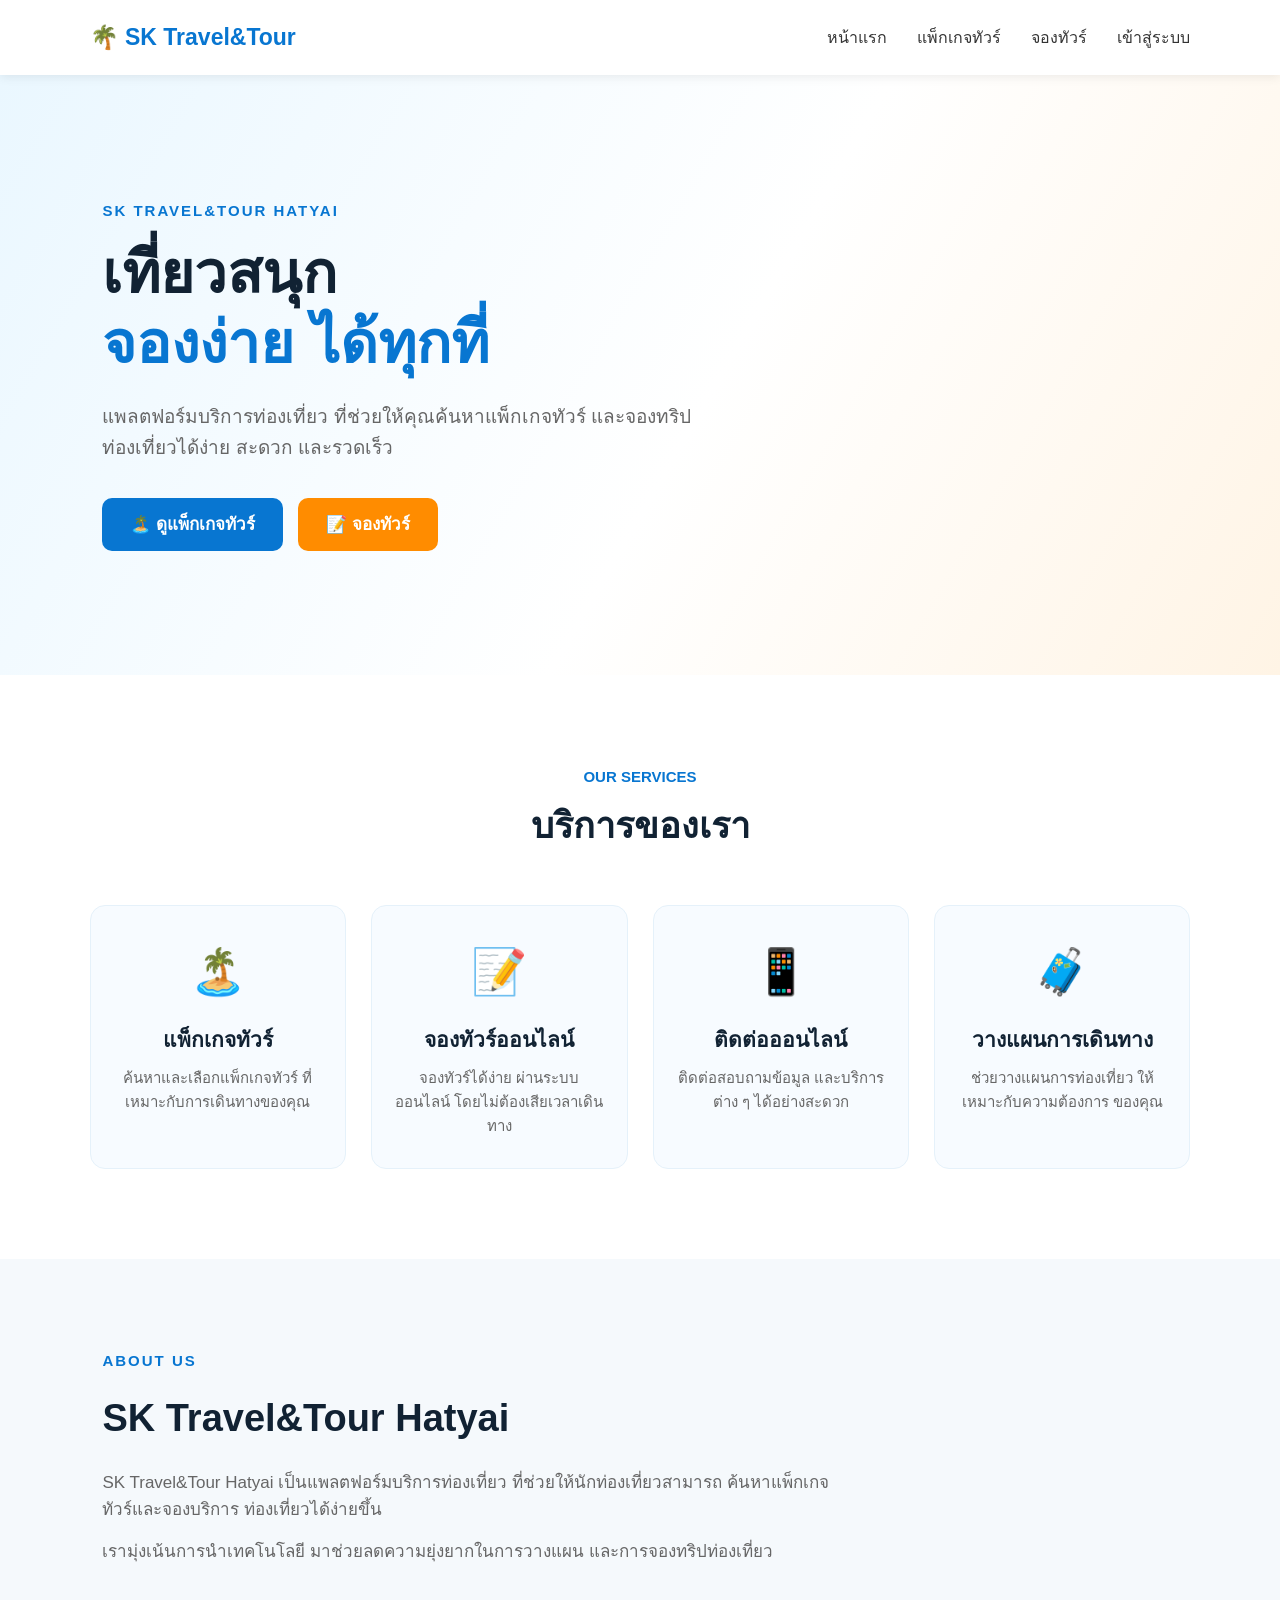
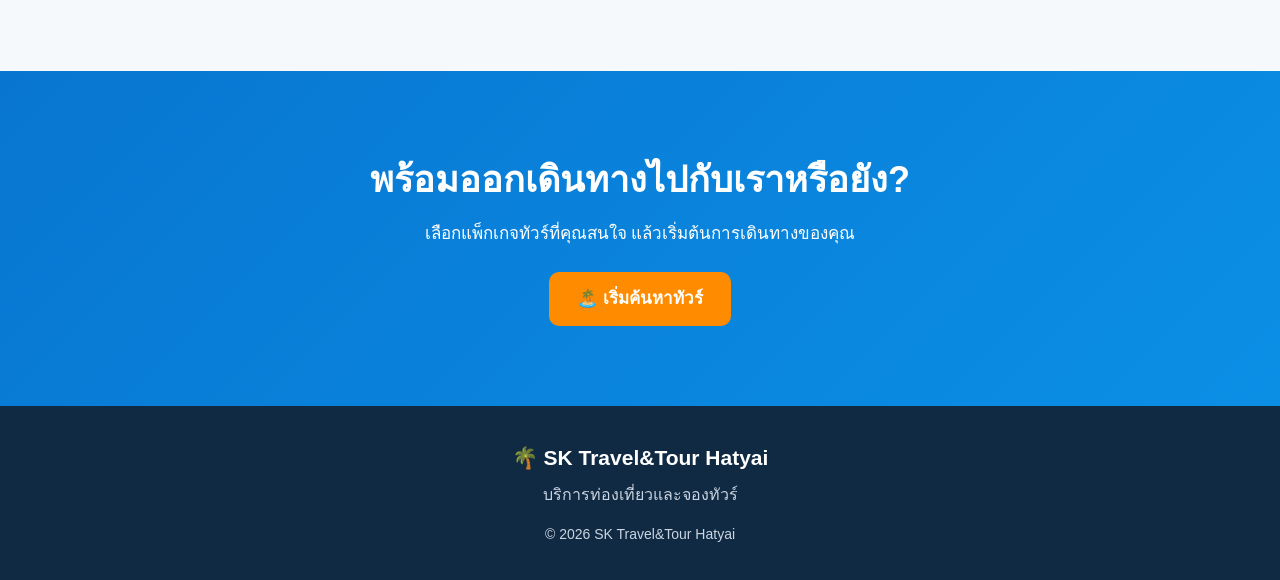
==== index.html @ 5dfa4de1 "Add files via upload" ====
<!DOCTYPE html>
<html lang="th">

<head>
    <meta charset="UTF-8">
    <meta name="viewport" content="width=device-width, initial-scale=1.0">

    <title>SK Travel&Tour Hatyai</title>

    <!-- CSS -->
    <link rel="stylesheet" href="style.css">
</head>

<body>

    <!-- ================= HEADER ================= -->

    <header class="header">

        <div class="logo">
            🌴 SK Travel&Tour
        </div>

        <nav class="menu">

            <a href="index.html">
                หน้าแรก
            </a>

            <a href="tours.html">
                แพ็กเกจทัวร์
            </a>

            <a href="booking.html">
                จองทัวร์
            </a>

            <a href="login.html">
                เข้าสู่ระบบ
            </a>

        </nav>

    </header>


    <!-- ================= HERO ================= -->

    <section class="hero">

        <div class="hero-content">

            <p class="small-title">
                SK TRAVEL&TOUR HATYAI
            </p>

            <h1>
                เที่ยวสนุก<br>
                <span>จองง่าย ได้ทุกที่</span>
            </h1>

            <p class="hero-text">
                แพลตฟอร์มบริการท่องเที่ยว
                ที่ช่วยให้คุณค้นหาแพ็กเกจทัวร์
                และจองทริปท่องเที่ยวได้ง่าย
                สะดวก และรวดเร็ว
            </p>

            <div class="hero-buttons">

                <a href="tours.html" class="btn primary tour-btn">
                    🏝️ ดูแพ็กเกจทัวร์
                </a>

                <a href="booking.html" class="btn secondary booking-btn">
                    📝 จองทัวร์
                </a>

            </div>

        </div>

    </section>


    <!-- ================= SERVICES ================= -->

    <section class="services">

        <div class="section-title">

            <p>
                OUR SERVICES
            </p>

            <h2>
                บริการของเรา
            </h2>

        </div>


        <div class="service-container">


            <!-- CARD 1 -->

            <div class="service-card">

                <div class="icon">
                    🏝️
                </div>

                <h3>
                    แพ็กเกจทัวร์
                </h3>

                <p>
                    ค้นหาและเลือกแพ็กเกจทัวร์
                    ที่เหมาะกับการเดินทางของคุณ
                </p>

            </div>


            <!-- CARD 2 -->

            <div class="service-card">

                <div class="icon">
                    📝
                </div>

                <h3>
                    จองทัวร์ออนไลน์
                </h3>

                <p>
                    จองทัวร์ได้ง่าย
                    ผ่านระบบออนไลน์
                    โดยไม่ต้องเสียเวลาเดินทาง
                </p>

            </div>


            <!-- CARD 3 -->

            <div class="service-card">

                <div class="icon">
                    📱
                </div>

                <h3>
                    ติดต่อออนไลน์
                </h3>

                <p>
                    ติดต่อสอบถามข้อมูล
                    และบริการต่าง ๆ
                    ได้อย่างสะดวก
                </p>

            </div>


            <!-- CARD 4 -->

            <div class="service-card">

                <div class="icon">
                    🧳
                </div>

                <h3>
                    วางแผนการเดินทาง
                </h3>

                <p>
                    ช่วยวางแผนการท่องเที่ยว
                    ให้เหมาะกับความต้องการ
                    ของคุณ
                </p>

            </div>

        </div>

    </section>


    <!-- ================= ABOUT ================= -->

    <section class="about">

        <div class="about-content">

            <div class="about-text">

                <p class="small-title">
                    ABOUT US
                </p>

                <h2>
                    SK Travel&Tour Hatyai
                </h2>

                <p>
                    SK Travel&Tour Hatyai
                    เป็นแพลตฟอร์มบริการท่องเที่ยว
                    ที่ช่วยให้นักท่องเที่ยวสามารถ
                    ค้นหาแพ็กเกจทัวร์และจองบริการ
                    ท่องเที่ยวได้ง่ายขึ้น
                </p>

                <p>
                    เรามุ่งเน้นการนำเทคโนโลยี
                    มาช่วยลดความยุ่งยากในการวางแผน
                    และการจองทริปท่องเที่ยว
                </p>

            </div>

        </div>

    </section>


    <!-- ================= CTA ================= -->

    <section class="cta">

        <h2>
            พร้อมออกเดินทางไปกับเราหรือยัง?
        </h2>

        <p>
            เลือกแพ็กเกจทัวร์ที่คุณสนใจ
            แล้วเริ่มต้นการเดินทางของคุณ
        </p>

        <a href="tours.html" class="btn primary tour-btn">
            🏝️ เริ่มค้นหาทัวร์
        </a>

    </section>


    <!-- ================= FOOTER ================= -->

    <footer class="footer">

        <div class="footer-logo">
            🌴 SK Travel&Tour Hatyai
        </div>

        <p>
            บริการท่องเที่ยวและจองทัวร์
        </p>

        <p class="copyright">
            © 2026 SK Travel&Tour Hatyai
        </p>

    </footer>


    <!-- JavaScript -->

    <script src="script.js"></script>

</body>

</html>
---- style.css ----
/* =========================
   RESET
========================= */

* {
    margin: 0;
    padding: 0;
    box-sizing: border-box;
}

html {
    scroll-behavior: smooth;
}

body {
    font-family: Arial, "Noto Sans Thai", sans-serif;
    color: #222;
    background: #ffffff;
    line-height: 1.6;
}

a {
    text-decoration: none;
}


/* =========================
   HEADER
========================= */

.header {
    width: 100%;
    height: 75px;
    padding: 0 7%;
    display: flex;
    align-items: center;
    justify-content: space-between;

    background: #ffffff;

    position: sticky;
    top: 0;
    z-index: 1000;

    box-shadow: 0 2px 10px rgba(0, 0, 0, 0.08);
}

.logo {
    font-size: 23px;
    font-weight: bold;
    color: #0876d1;
}

.logo span {
    margin-left: 5px;
}

.menu {
    display: flex;
    align-items: center;
    gap: 30px;
}

.menu a {
    color: #333;
    font-size: 16px;
    font-weight: 500;

    transition: 0.3s;
}

.menu a:hover {
    color: #0876d1;
}


/* =========================
   HERO
========================= */

.hero {
    min-height: 600px;

    display: flex;
    align-items: center;

    padding: 80px 8%;

    background:
        linear-gradient(
            120deg,
            #eaf7ff 0%,
            #ffffff 55%,
            #fff4e5 100%
        );
}

.hero-content {
    max-width: 700px;
}

.small-title {
    color: #0876d1;
    font-size: 15px;
    font-weight: bold;
    letter-spacing: 2px;

    margin-bottom: 15px;
}

.hero h1 {
    font-size: 58px;
    line-height: 1.2;

    color: #123;
}

.hero h1 span {
    color: #0876d1;
}

.hero-text {
    margin-top: 25px;

    max-width: 600px;

    font-size: 19px;
    color: #666;
}

.hero-buttons {
    display: flex;
    gap: 15px;

    margin-top: 35px;
}


/* =========================
   BUTTON
========================= */

.btn {
    display: inline-block;

    padding: 13px 28px;

    border-radius: 10px;

    font-size: 17px;
    font-weight: bold;

    transition: 0.3s;
}

.btn.primary {
    background: #0876d1;
    color: #ffffff;
}

.btn.primary:hover {
    background: #055da8;
    transform: translateY(-2px);
}

.btn.secondary {
    background: #ff8c00;
    color: #ffffff;
}

.btn.secondary:hover {
    background: #e67d00;
    transform: translateY(-2px);
}


/* =========================
   SERVICES
========================= */

.services {
    padding: 90px 7%;
    background: #ffffff;
}

.section-title {
    text-align: center;
    margin-bottom: 50px;
}

.section-title p {
    color: #0876d1;
    font-weight: bold;
    font-size: 15px;

    margin-bottom: 8px;
}

.section-title h2 {
    font-size: 36px;
    color: #123;
}

.service-container {
    max-width: 1200px;
    margin: auto;

    display: grid;
    grid-template-columns: repeat(4, 1fr);

    gap: 25px;
}

.service-card {
    padding: 30px 22px;

    text-align: center;

    border-radius: 15px;

    background: #f7fbff;

    border: 1px solid #e5f1fa;

    transition: 0.3s;
}

.service-card:hover {
    transform: translateY(-8px);

    box-shadow: 0 10px 25px rgba(0, 100, 180, 0.12);
}

.icon {
    font-size: 45px;
    margin-bottom: 15px;
}

.service-card h3 {
    font-size: 21px;
    margin-bottom: 10px;

    color: #123;
}

.service-card p {
    font-size: 15px;
    color: #666;
}


/* =========================
   ABOUT
========================= */

.about {
    padding: 90px 8%;

    background: #f5f9fc;
}

.about-content {
    max-width: 1100px;
    margin: auto;
}

.about-text {
    max-width: 750px;
}

.about-text h2 {
    font-size: 38px;
    color: #123;

    margin-bottom: 20px;
}

.about-text p:not(.small-title) {
    color: #666;
    font-size: 17px;

    margin-bottom: 15px;
}


/* =========================
   CTA
========================= */

.cta {
    text-align: center;

    padding: 80px 20px;

    background:
        linear-gradient(
            135deg,
            #0876d1,
            #0b8fe5
        );

    color: #ffffff;
}

.cta h2 {
    font-size: 36px;
    margin-bottom: 12px;
}

.cta p {
    font-size: 17px;
    margin-bottom: 25px;
}

.cta .btn {
    background: #ff8c00;
    color: #ffffff;
}

.cta .btn:hover {
    background: #e67d00;
}


/* =========================
   FOOTER
========================= */

.footer {
    padding: 35px 20px;

    text-align: center;

    background: #102a43;
    color: #ffffff;
}

.footer-logo {
    font-size: 21px;
    font-weight: bold;

    margin-bottom: 8px;
}

.footer p {
    color: #cbd5e1;
}

.footer .copyright {
    margin-top: 15px;

    font-size: 14px;
}


/* =========================
   RESPONSIVE
========================= */

@media (max-width: 900px) {

    .header {
        padding: 0 4%;
    }

    .menu {
        gap: 15px;
    }

    .menu a {
        font-size: 14px;
    }

    .hero {
        padding: 70px 6%;
    }

    .hero h1 {
        font-size: 45px;
    }

    .service-container {
        grid-template-columns: repeat(2, 1fr);
    }
}


@media (max-width: 600px) {

    .header {
        height: auto;
        min-height: 70px;

        padding: 15px 5%;

        flex-direction: column;
        gap: 12px;
    }

    .menu {
        gap: 12px;
        flex-wrap: wrap;
        justify-content: center;
    }

    .menu a {
        font-size: 13px;
    }

    .hero {
        min-height: 500px;

        padding: 60px 6%;
        text-align: center;
    }

    .hero-content {
        margin: auto;
    }

    .hero h1 {
        font-size: 38px;
    }

    .hero-text {
        font-size: 16px;
    }

    .hero-buttons {
        justify-content: center;
        flex-direction: column;
    }

    .btn {
        width: 100%;
    }

    .section-title h2 {
        font-size: 29px;
    }

    .service-container {
        grid-template-columns: 1fr;
    }

    .about {
        padding: 65px 7%;
    }

    .about-text h2 {
        font-size: 30px;
    }

    .cta h2 {
        font-size: 28px;
    }
}
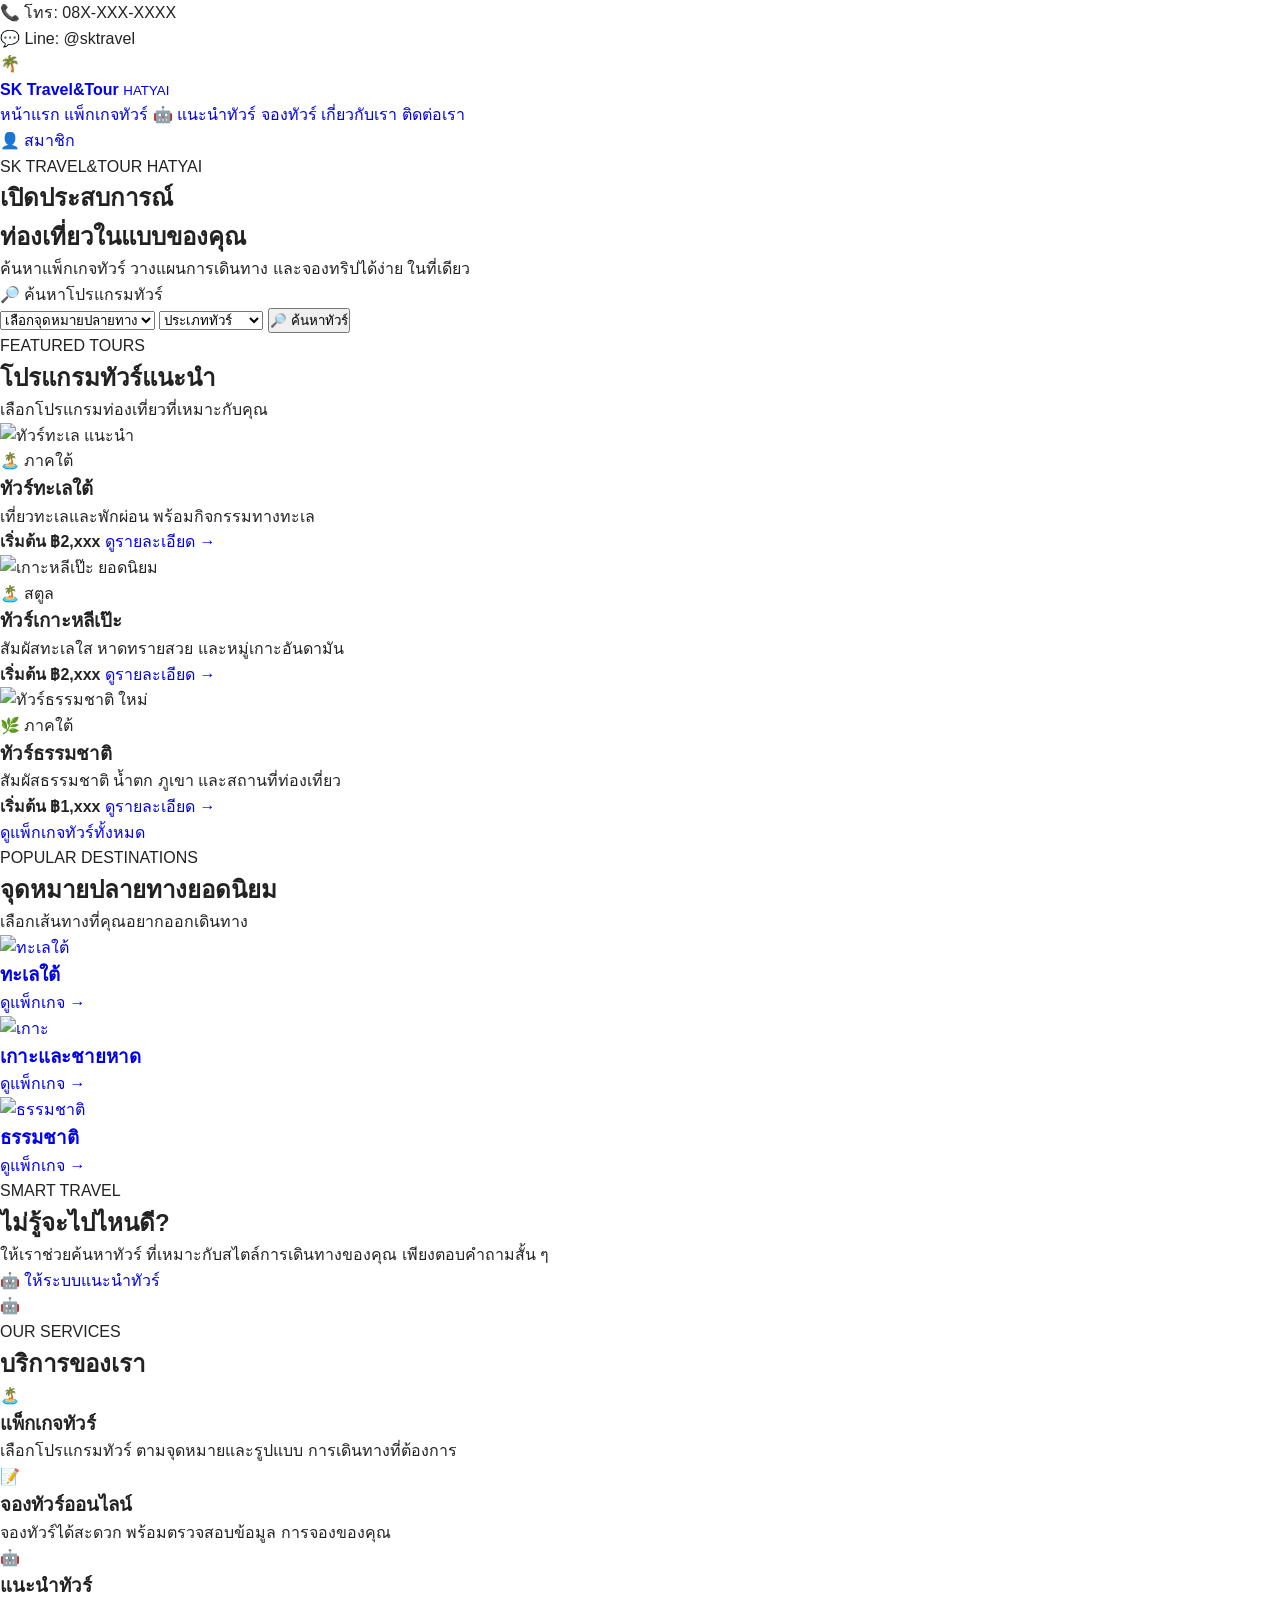
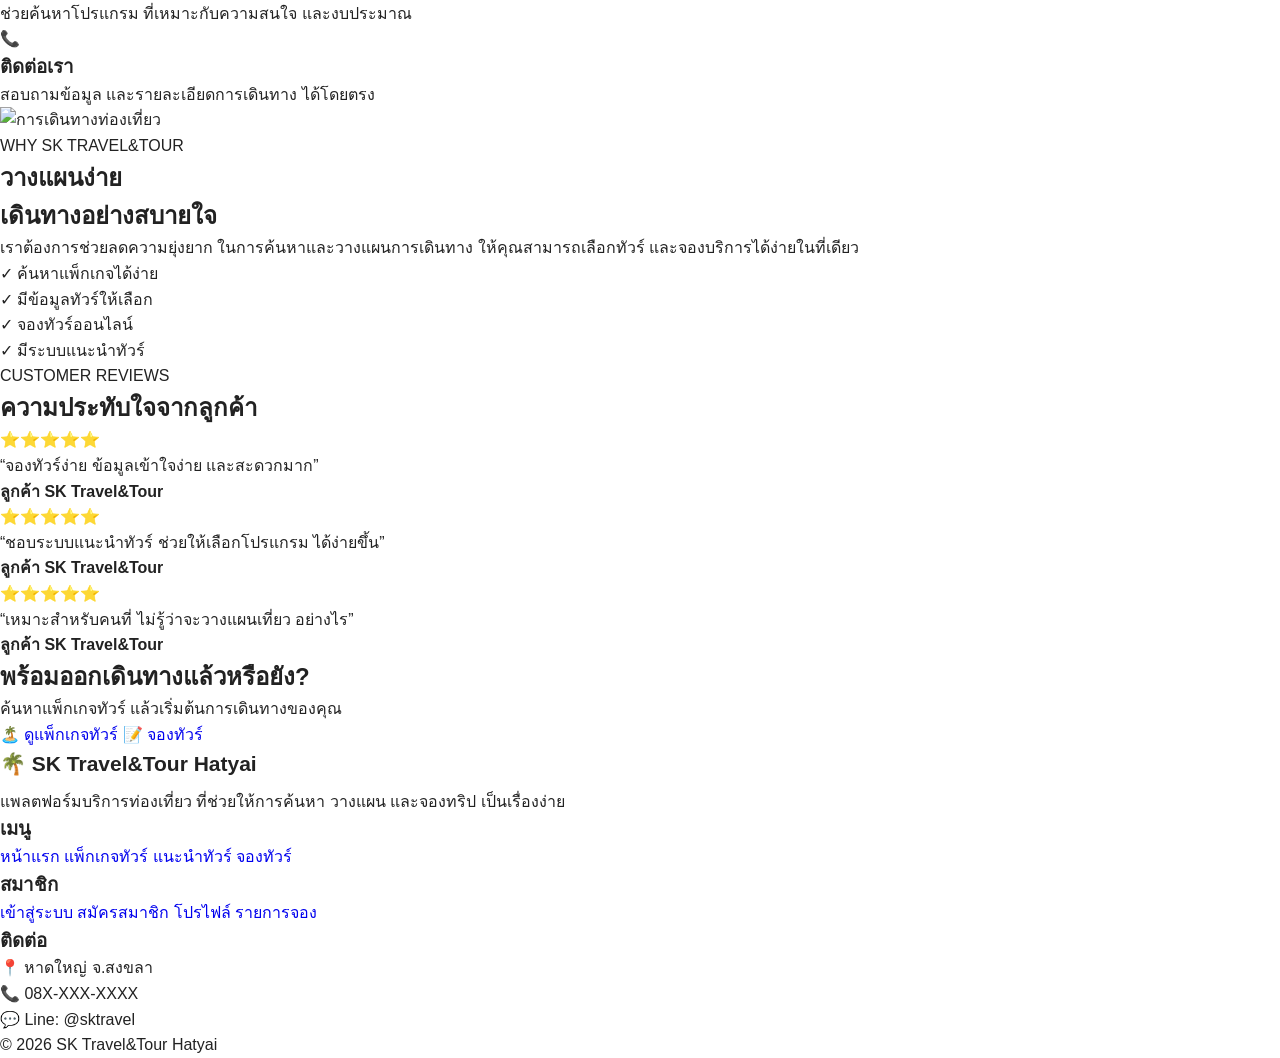
==== commit 65789e27: "index.html" ====
--- a/index.html
+++ b/index.html
@@ -2,92 +2,620 @@
 <html lang="th">
 
 <head>
+
     <meta charset="UTF-8">
-    <meta name="viewport" content="width=device-width, initial-scale=1.0">
-
-    <title>SK Travel&Tour Hatyai</title>
-
-    <!-- CSS -->
-    <link rel="stylesheet" href="style.css">
+
+    <meta
+        name="viewport"
+        content="width=device-width, initial-scale=1.0"
+    >
+
+    <title>
+        SK Travel&Tour Hatyai | ท่องเที่ยวภาคใต้
+    </title>
+
+    <meta
+        name="description"
+        content="SK Travel&Tour Hatyai บริการท่องเที่ยวและจองทัวร์ ค้นหาแพ็กเกจทัวร์และวางแผนการเดินทางได้ง่าย"
+    >
+
+    <link
+        rel="stylesheet"
+        href="style.css"
+    >
+
 </head>
 
+
 <body>
 
-    <!-- ================= HEADER ================= -->
-
-    <header class="header">
-
-        <div class="logo">
-            🌴 SK Travel&Tour
-        </div>
-
-        <nav class="menu">
-
-            <a href="index.html">
-                หน้าแรก
+
+    <!-- ==================================================
+         TOP BAR
+    ================================================== -->
+
+    <div class="top-bar">
+
+        <div class="top-bar-container">
+
+            <div>
+                📞 โทร: 08X-XXX-XXXX
+            </div>
+
+            <div>
+                💬 Line: @sktravel
+            </div>
+
+        </div>
+
+    </div>
+
+
+    <!-- ==================================================
+         HEADER
+    ================================================== -->
+
+    <header class="main-header">
+
+        <div class="header-container">
+
+
+            <!-- LOGO -->
+
+            <a
+                href="index.html"
+                class="site-logo"
+            >
+
+                <span class="logo-icon">
+                    🌴
+                </span>
+
+                <div>
+
+                    <strong>
+                        SK Travel&Tour
+                    </strong>
+
+                    <small>
+                        HATYAI
+                    </small>
+
+                </div>
+
             </a>
 
-            <a href="tours.html">
-                แพ็กเกจทัวร์
+
+            <!-- MENU -->
+
+            <nav class="main-menu">
+
+                <a
+                    href="index.html"
+                    class="active"
+                >
+                    หน้าแรก
+                </a>
+
+                <a href="tours.html">
+                    แพ็กเกจทัวร์
+                </a>
+
+                <a href="recommend.html">
+                    🤖 แนะนำทัวร์
+                </a>
+
+                <a href="booking.html">
+                    จองทัวร์
+                </a>
+
+                <a href="about.html">
+                    เกี่ยวกับเรา
+                </a>
+
+                <a href="contact.html">
+                    ติดต่อเรา
+                </a>
+
+            </nav>
+
+
+            <!-- MEMBER -->
+
+            <a
+                href="login.html"
+                class="member-button"
+            >
+                👤 สมาชิก
             </a>
 
-            <a href="booking.html">
-                จองทัวร์
-            </a>
-
-            <a href="login.html">
-                เข้าสู่ระบบ
-            </a>
-
-        </nav>
+
+        </div>
 
     </header>
 
 
-    <!-- ================= HERO ================= -->
-
-    <section class="hero">
+    <!-- ==================================================
+         HERO
+    ================================================== -->
+
+    <section class="hero-home">
+
+
+        <div class="hero-overlay"></div>
+
 
         <div class="hero-content">
 
-            <p class="small-title">
+
+            <p class="hero-label">
                 SK TRAVEL&TOUR HATYAI
             </p>
 
+
             <h1>
-                เที่ยวสนุก<br>
-                <span>จองง่าย ได้ทุกที่</span>
+                เปิดประสบการณ์
+                <br>
+                <span>
+                    ท่องเที่ยวในแบบของคุณ
+                </span>
             </h1>
 
-            <p class="hero-text">
-                แพลตฟอร์มบริการท่องเที่ยว
-                ที่ช่วยให้คุณค้นหาแพ็กเกจทัวร์
-                และจองทริปท่องเที่ยวได้ง่าย
-                สะดวก และรวดเร็ว
+
+            <p class="hero-description">
+                ค้นหาแพ็กเกจทัวร์
+                วางแผนการเดินทาง
+                และจองทริปได้ง่าย
+                ในที่เดียว
             </p>
 
-            <div class="hero-buttons">
-
-                <a href="tours.html" class="btn primary tour-btn">
-                    🏝️ ดูแพ็กเกจทัวร์
-                </a>
-
-                <a href="booking.html" class="btn secondary booking-btn">
-                    📝 จองทัวร์
-                </a>
-
-            </div>
+
+            <!-- SEARCH -->
+
+            <div class="tour-search">
+
+
+                <div class="search-title">
+                    🔎 ค้นหาโปรแกรมทัวร์
+                </div>
+
+
+                <div class="search-form">
+
+
+                    <select id="searchDestination">
+
+                        <option value="">
+                            เลือกจุดหมายปลายทาง
+                        </option>
+
+                        <option value="lipe">
+                            เกาะหลีเป๊ะ
+                        </option>
+
+                        <option value="krabi">
+                            กระบี่
+                        </option>
+
+                        <option value="phuket">
+                            ภูเก็ต
+                        </option>
+
+                        <option value="phangnga">
+                            พังงา
+                        </option>
+
+                        <option value="songkhla">
+                            สงขลา
+                        </option>
+
+                    </select>
+
+
+                    <select id="searchType">
+
+                        <option value="">
+                            ประเภททัวร์
+                        </option>
+
+                        <option>
+                            ทัวร์ทะเล
+                        </option>
+
+                        <option>
+                            ทัวร์เกาะ
+                        </option>
+
+                        <option>
+                            ทัวร์ธรรมชาติ
+                        </option>
+
+                        <option>
+                            ทัวร์วัฒนธรรม
+                        </option>
+
+                    </select>
+
+
+                    <button
+                        type="button"
+                        onclick="searchTours()"
+                    >
+                        🔎 ค้นหาทัวร์
+                    </button>
+
+
+                </div>
+
+            </div>
+
 
         </div>
 
     </section>
 
 
-    <!-- ================= SERVICES ================= -->
-
-    <section class="services">
-
-        <div class="section-title">
+    <!-- ==================================================
+         FEATURED TOURS
+    ================================================== -->
+
+    <section class="home-section">
+
+
+        <div class="section-heading">
+
+            <p>
+                FEATURED TOURS
+            </p>
+
+            <h2>
+                โปรแกรมทัวร์แนะนำ
+            </h2>
+
+            <span>
+                เลือกโปรแกรมท่องเที่ยวที่เหมาะกับคุณ
+            </span>
+
+        </div>
+
+
+        <div class="tour-grid">
+
+
+            <!-- TOUR 1 -->
+
+            <article class="tour-card">
+
+                <div class="tour-image">
+
+                    <img
+                        src="https://images.unsplash.com/photo-1507525428034-b723cf961d3e?auto=format&fit=crop&w=900&q=80"
+                        alt="ทัวร์ทะเล"
+                    >
+
+                    <span class="tour-tag">
+                        แนะนำ
+                    </span>
+
+                </div>
+
+
+                <div class="tour-content">
+
+                    <p class="tour-location">
+                        🏝️ ภาคใต้
+                    </p>
+
+                    <h3>
+                        ทัวร์ทะเลใต้
+                    </h3>
+
+                    <p>
+                        เที่ยวทะเลและพักผ่อน
+                        พร้อมกิจกรรมทางทะเล
+                    </p>
+
+
+                    <div class="tour-bottom">
+
+                        <strong>
+                            เริ่มต้น ฿2,xxx
+                        </strong>
+
+                        <a href="tour-detail.html">
+                            ดูรายละเอียด →
+                        </a>
+
+                    </div>
+
+                </div>
+
+            </article>
+
+
+            <!-- TOUR 2 -->
+
+            <article class="tour-card">
+
+                <div class="tour-image">
+
+                    <img
+                        src="https://images.unsplash.com/photo-1544551763-46a013bb70d5?auto=format&fit=crop&w=900&q=80"
+                        alt="เกาะหลีเป๊ะ"
+                    >
+
+                    <span class="tour-tag">
+                        ยอดนิยม
+                    </span>
+
+                </div>
+
+
+                <div class="tour-content">
+
+                    <p class="tour-location">
+                        🏝️ สตูล
+                    </p>
+
+                    <h3>
+                        ทัวร์เกาะหลีเป๊ะ
+                    </h3>
+
+                    <p>
+                        สัมผัสทะเลใส
+                        หาดทรายสวย
+                        และหมู่เกาะอันดามัน
+                    </p>
+
+
+                    <div class="tour-bottom">
+
+                        <strong>
+                            เริ่มต้น ฿2,xxx
+                        </strong>
+
+                        <a href="tour-detail.html">
+                            ดูรายละเอียด →
+                        </a>
+
+                    </div>
+
+                </div>
+
+            </article>
+
+
+            <!-- TOUR 3 -->
+
+            <article class="tour-card">
+
+                <div class="tour-image">
+
+                    <img
+                        src="https://images.unsplash.com/photo-1530789253388-582c481c54b0?auto=format&fit=crop&w=900&q=80"
+                        alt="ทัวร์ธรรมชาติ"
+                    >
+
+                    <span class="tour-tag">
+                        ใหม่
+                    </span>
+
+                </div>
+
+
+                <div class="tour-content">
+
+                    <p class="tour-location">
+                        🌿 ภาคใต้
+                    </p>
+
+                    <h3>
+                        ทัวร์ธรรมชาติ
+                    </h3>
+
+                    <p>
+                        สัมผัสธรรมชาติ
+                        น้ำตก ภูเขา
+                        และสถานที่ท่องเที่ยว
+                    </p>
+
+
+                    <div class="tour-bottom">
+
+                        <strong>
+                            เริ่มต้น ฿1,xxx
+                        </strong>
+
+                        <a href="tour-detail.html">
+                            ดูรายละเอียด →
+                        </a>
+
+                    </div>
+
+                </div>
+
+            </article>
+
+
+        </div>
+
+
+        <div class="section-button">
+
+            <a
+                href="tours.html"
+                class="outline-button"
+            >
+                ดูแพ็กเกจทัวร์ทั้งหมด
+            </a>
+
+        </div>
+
+
+    </section>
+
+
+    <!-- ==================================================
+         POPULAR DESTINATIONS
+    ================================================== -->
+
+    <section class="destination-section">
+
+
+        <div class="section-heading">
+
+            <p>
+                POPULAR DESTINATIONS
+            </p>
+
+            <h2>
+                จุดหมายปลายทางยอดนิยม
+            </h2>
+
+            <span>
+                เลือกเส้นทางที่คุณอยากออกเดินทาง
+            </span>
+
+        </div>
+
+
+        <div class="destination-grid">
+
+
+            <a
+                href="tours.html"
+                class="destination-card large"
+            >
+
+                <img
+                    src="https://images.unsplash.com/photo-1500534623283-312aade485b7?auto=format&fit=crop&w=1200&q=80"
+                    alt="ทะเลใต้"
+                >
+
+                <div class="destination-overlay">
+
+                    <h3>
+                        ทะเลใต้
+                    </h3>
+
+                    <span>
+                        ดูแพ็กเกจ →
+                    </span>
+
+                </div>
+
+            </a>
+
+
+            <a
+                href="tours.html"
+                class="destination-card"
+            >
+
+                <img
+                    src="https://images.unsplash.com/photo-1504512485720-7d83a16ee930?auto=format&fit=crop&w=900&q=80"
+                    alt="เกาะ"
+                >
+
+                <div class="destination-overlay">
+
+                    <h3>
+                        เกาะและชายหาด
+                    </h3>
+
+                    <span>
+                        ดูแพ็กเกจ →
+                    </span>
+
+                </div>
+
+            </a>
+
+
+            <a
+                href="tours.html"
+                class="destination-card"
+            >
+
+                <img
+                    src="https://images.unsplash.com/photo-1448375240586-882707db888b?auto=format&fit=crop&w=900&q=80"
+                    alt="ธรรมชาติ"
+                >
+
+                <div class="destination-overlay">
+
+                    <h3>
+                        ธรรมชาติ
+                    </h3>
+
+                    <span>
+                        ดูแพ็กเกจ →
+                    </span>
+
+                </div>
+
+            </a>
+
+
+        </div>
+
+    </section>
+
+
+    <!-- ==================================================
+         SMART RECOMMENDATION
+    ================================================== -->
+
+    <section class="recommend-section">
+
+
+        <div class="recommend-content">
+
+
+            <div>
+
+                <p class="section-label">
+                    SMART TRAVEL
+                </p>
+
+                <h2>
+                    ไม่รู้จะไปไหนดี?
+                </h2>
+
+                <p>
+                    ให้เราช่วยค้นหาทัวร์
+                    ที่เหมาะกับสไตล์การเดินทางของคุณ
+                    เพียงตอบคำถามสั้น ๆ
+                </p>
+
+                <a
+                    href="recommend.html"
+                    class="primary-button"
+                >
+                    🤖 ให้ระบบแนะนำทัวร์
+                </a>
+
+            </div>
+
+
+            <div class="recommend-icon">
+                🤖
+            </div>
+
+
+        </div>
+
+    </section>
+
+
+    <!-- ==================================================
+         SERVICES
+    ================================================== -->
+
+    <section class="home-section">
+
+
+        <div class="section-heading">
 
             <p>
                 OUR SERVICES
@@ -100,14 +628,12 @@
         </div>
 
 
-        <div class="service-container">
-
-
-            <!-- CARD 1 -->
-
-            <div class="service-card">
-
-                <div class="icon">
+        <div class="service-grid">
+
+
+            <div class="service-item">
+
+                <div class="service-icon">
                     🏝️
                 </div>
 
@@ -116,18 +642,17 @@
                 </h3>
 
                 <p>
-                    ค้นหาและเลือกแพ็กเกจทัวร์
-                    ที่เหมาะกับการเดินทางของคุณ
-                </p>
-
-            </div>
-
-
-            <!-- CARD 2 -->
-
-            <div class="service-card">
-
-                <div class="icon">
+                    เลือกโปรแกรมทัวร์
+                    ตามจุดหมายและรูปแบบ
+                    การเดินทางที่ต้องการ
+                </p>
+
+            </div>
+
+
+            <div class="service-item">
+
+                <div class="service-icon">
                     📝
                 </div>
 
@@ -136,140 +661,406 @@
                 </h3>
 
                 <p>
-                    จองทัวร์ได้ง่าย
-                    ผ่านระบบออนไลน์
-                    โดยไม่ต้องเสียเวลาเดินทาง
-                </p>
-
-            </div>
-
-
-            <!-- CARD 3 -->
-
-            <div class="service-card">
-
-                <div class="icon">
-                    📱
+                    จองทัวร์ได้สะดวก
+                    พร้อมตรวจสอบข้อมูล
+                    การจองของคุณ
+                </p>
+
+            </div>
+
+
+            <div class="service-item">
+
+                <div class="service-icon">
+                    🤖
                 </div>
 
                 <h3>
-                    ติดต่อออนไลน์
+                    แนะนำทัวร์
                 </h3>
 
                 <p>
-                    ติดต่อสอบถามข้อมูล
-                    และบริการต่าง ๆ
-                    ได้อย่างสะดวก
-                </p>
-
-            </div>
-
-
-            <!-- CARD 4 -->
-
-            <div class="service-card">
-
-                <div class="icon">
-                    🧳
+                    ช่วยค้นหาโปรแกรม
+                    ที่เหมาะกับความสนใจ
+                    และงบประมาณ
+                </p>
+
+            </div>
+
+
+            <div class="service-item">
+
+                <div class="service-icon">
+                    📞
                 </div>
 
                 <h3>
-                    วางแผนการเดินทาง
+                    ติดต่อเรา
                 </h3>
 
                 <p>
-                    ช่วยวางแผนการท่องเที่ยว
-                    ให้เหมาะกับความต้องการ
-                    ของคุณ
-                </p>
-
-            </div>
+                    สอบถามข้อมูล
+                    และรายละเอียดการเดินทาง
+                    ได้โดยตรง
+                </p>
+
+            </div>
+
 
         </div>
 
     </section>
 
 
-    <!-- ================= ABOUT ================= -->
-
-    <section class="about">
-
-        <div class="about-content">
-
-            <div class="about-text">
-
-                <p class="small-title">
-                    ABOUT US
+    <!-- ==================================================
+         WHY US
+    ================================================== -->
+
+    <section class="why-section">
+
+
+        <div class="why-container">
+
+
+            <div class="why-image">
+
+                <img
+                    src="https://images.unsplash.com/photo-1527631746610-bca00a040d60?auto=format&fit=crop&w=1200&q=80"
+                    alt="การเดินทางท่องเที่ยว"
+                >
+
+            </div>
+
+
+            <div class="why-content">
+
+                <p class="section-label">
+                    WHY SK TRAVEL&TOUR
                 </p>
 
                 <h2>
-                    SK Travel&Tour Hatyai
+                    วางแผนง่าย
+                    <br>
+                    เดินทางอย่างสบายใจ
                 </h2>
 
                 <p>
-                    SK Travel&Tour Hatyai
-                    เป็นแพลตฟอร์มบริการท่องเที่ยว
-                    ที่ช่วยให้นักท่องเที่ยวสามารถ
-                    ค้นหาแพ็กเกจทัวร์และจองบริการ
-                    ท่องเที่ยวได้ง่ายขึ้น
-                </p>
-
-                <p>
-                    เรามุ่งเน้นการนำเทคโนโลยี
-                    มาช่วยลดความยุ่งยากในการวางแผน
-                    และการจองทริปท่องเที่ยว
-                </p>
-
-            </div>
+                    เราต้องการช่วยลดความยุ่งยาก
+                    ในการค้นหาและวางแผนการเดินทาง
+                    ให้คุณสามารถเลือกทัวร์
+                    และจองบริการได้ง่ายในที่เดียว
+                </p>
+
+
+                <ul>
+
+                    <li>
+                        ✓ ค้นหาแพ็กเกจได้ง่าย
+                    </li>
+
+                    <li>
+                        ✓ มีข้อมูลทัวร์ให้เลือก
+                    </li>
+
+                    <li>
+                        ✓ จองทัวร์ออนไลน์
+                    </li>
+
+                    <li>
+                        ✓ มีระบบแนะนำทัวร์
+                    </li>
+
+                </ul>
+
+
+            </div>
+
 
         </div>
 
     </section>
 
 
-    <!-- ================= CTA ================= -->
-
-    <section class="cta">
-
-        <h2>
-            พร้อมออกเดินทางไปกับเราหรือยัง?
-        </h2>
-
-        <p>
-            เลือกแพ็กเกจทัวร์ที่คุณสนใจ
-            แล้วเริ่มต้นการเดินทางของคุณ
-        </p>
-
-        <a href="tours.html" class="btn primary tour-btn">
-            🏝️ เริ่มค้นหาทัวร์
-        </a>
+    <!-- ==================================================
+         REVIEWS
+    ================================================== -->
+
+    <section class="home-section">
+
+
+        <div class="section-heading">
+
+            <p>
+                CUSTOMER REVIEWS
+            </p>
+
+            <h2>
+                ความประทับใจจากลูกค้า
+            </h2>
+
+        </div>
+
+
+        <div class="review-grid">
+
+
+            <div class="review-card">
+
+                <div class="review-stars">
+                    ⭐⭐⭐⭐⭐
+                </div>
+
+                <p>
+                    “จองทัวร์ง่าย
+                    ข้อมูลเข้าใจง่าย
+                    และสะดวกมาก”
+                </p>
+
+                <strong>
+                    ลูกค้า SK Travel&Tour
+                </strong>
+
+            </div>
+
+
+            <div class="review-card">
+
+                <div class="review-stars">
+                    ⭐⭐⭐⭐⭐
+                </div>
+
+                <p>
+                    “ชอบระบบแนะนำทัวร์
+                    ช่วยให้เลือกโปรแกรม
+                    ได้ง่ายขึ้น”
+                </p>
+
+                <strong>
+                    ลูกค้า SK Travel&Tour
+                </strong>
+
+            </div>
+
+
+            <div class="review-card">
+
+                <div class="review-stars">
+                    ⭐⭐⭐⭐⭐
+                </div>
+
+                <p>
+                    “เหมาะสำหรับคนที่
+                    ไม่รู้ว่าจะวางแผนเที่ยว
+                    อย่างไร”
+                </p>
+
+                <strong>
+                    ลูกค้า SK Travel&Tour
+                </strong>
+
+            </div>
+
+
+        </div>
+
 
     </section>
 
 
-    <!-- ================= FOOTER ================= -->
-
-    <footer class="footer">
-
-        <div class="footer-logo">
-            🌴 SK Travel&Tour Hatyai
-        </div>
-
-        <p>
-            บริการท่องเที่ยวและจองทัวร์
-        </p>
-
-        <p class="copyright">
+    <!-- ==================================================
+         CTA
+    ================================================== -->
+
+    <section class="home-cta">
+
+        <div>
+
+            <h2>
+                พร้อมออกเดินทางแล้วหรือยัง?
+            </h2>
+
+            <p>
+                ค้นหาแพ็กเกจทัวร์
+                แล้วเริ่มต้นการเดินทางของคุณ
+            </p>
+
+        </div>
+
+
+        <div class="cta-buttons">
+
+            <a
+                href="tours.html"
+                class="primary-button"
+            >
+                🏝️ ดูแพ็กเกจทัวร์
+            </a>
+
+            <a
+                href="booking.html"
+                class="white-button"
+            >
+                📝 จองทัวร์
+            </a>
+
+        </div>
+
+    </section>
+
+
+    <!-- ==================================================
+         FOOTER
+    ================================================== -->
+
+    <footer class="main-footer">
+
+
+        <div class="footer-container">
+
+
+            <div class="footer-about">
+
+                <div class="footer-logo">
+                    🌴 SK Travel&Tour Hatyai
+                </div>
+
+                <p>
+                    แพลตฟอร์มบริการท่องเที่ยว
+                    ที่ช่วยให้การค้นหา
+                    วางแผน และจองทริป
+                    เป็นเรื่องง่าย
+                </p>
+
+            </div>
+
+
+            <div class="footer-column">
+
+                <h3>
+                    เมนู
+                </h3>
+
+                <a href="index.html">
+                    หน้าแรก
+                </a>
+
+                <a href="tours.html">
+                    แพ็กเกจทัวร์
+                </a>
+
+                <a href="recommend.html">
+                    แนะนำทัวร์
+                </a>
+
+                <a href="booking.html">
+                    จองทัวร์
+                </a>
+
+            </div>
+
+
+            <div class="footer-column">
+
+                <h3>
+                    สมาชิก
+                </h3>
+
+                <a href="login.html">
+                    เข้าสู่ระบบ
+                </a>
+
+                <a href="register.html">
+                    สมัครสมาชิก
+                </a>
+
+                <a href="profile.html">
+                    โปรไฟล์
+                </a>
+
+                <a href="my-bookings.html">
+                    รายการจอง
+                </a>
+
+            </div>
+
+
+            <div class="footer-column">
+
+                <h3>
+                    ติดต่อ
+                </h3>
+
+                <p>
+                    📍 หาดใหญ่ จ.สงขลา
+                </p>
+
+                <p>
+                    📞 08X-XXX-XXXX
+                </p>
+
+                <p>
+                    💬 Line: @sktravel
+                </p>
+
+            </div>
+
+
+        </div>
+
+
+        <div class="footer-bottom">
+
             © 2026 SK Travel&Tour Hatyai
-        </p>
+
+        </div>
+
 
     </footer>
 
 
-    <!-- JavaScript -->
+    <!-- ==================================================
+         JAVASCRIPT
+    ================================================== -->
 
     <script src="script.js"></script>
 
+
+    <script>
+
+        function searchTours() {
+
+            const destination =
+                document.getElementById(
+                    "searchDestination"
+                ).value;
+
+            const type =
+                document.getElementById(
+                    "searchType"
+                ).value;
+
+
+            if (
+                destination === "" &&
+                type === ""
+            ) {
+
+                window.location.href =
+                    "tours.html";
+
+                return;
+
+            }
+
+
+            window.location.href =
+                "tours.html";
+
+        }
+
+    </script>
+
+
 </body>
 
-</html>+</html>
--- a/style.css
+++ b/style.css
@@ -454,4 +454,315 @@
     .cta h2 {
         font-size: 28px;
     }
-}+}
+/* ==================================================
+   REGISTER / AUTH PAGE
+   SK Travel&Tour Hatyai
+   ================================================== */
+
+.auth-page {
+    min-height: calc(100vh - 150px);
+    display: flex;
+    align-items: center;
+    justify-content: center;
+    padding: 60px 20px;
+    background: #f5f9f8;
+}
+
+.auth-container {
+    width: 100%;
+    max-width: 950px;
+    display: grid;
+    grid-template-columns: 40% 60%;
+    background: #ffffff;
+    border-radius: 24px;
+    overflow: hidden;
+    box-shadow: 0 15px 45px rgba(0, 0, 0, 0.10);
+}
+
+
+/* ==============================
+   LEFT
+   ============================== */
+
+.auth-info {
+    padding: 55px 40px;
+    background: linear-gradient(
+        145deg,
+        #087f5b,
+        #0b9b70
+    );
+
+    color: white;
+
+    display: flex;
+    flex-direction: column;
+    justify-content: center;
+    align-items: center;
+
+    text-align: center;
+}
+
+.auth-logo {
+    width: 90px;
+    height: 90px;
+
+    display: flex;
+    align-items: center;
+    justify-content: center;
+
+    background: rgba(255, 255, 255, 0.18);
+
+    border-radius: 50%;
+
+    font-size: 42px;
+
+    margin-bottom: 25px;
+}
+
+.auth-info h1 {
+    font-size: 30px;
+    margin-bottom: 15px;
+}
+
+.auth-info p {
+    font-size: 24px;
+    line-height: 1.6;
+    margin-bottom: 20px;
+}
+
+.auth-info span {
+    font-size: 15px;
+    line-height: 1.8;
+    opacity: 0.9;
+}
+
+
+/* ==============================
+   RIGHT
+   ============================== */
+
+.auth-form-box {
+    padding: 50px 55px;
+}
+
+.auth-form-box h2 {
+    font-size: 30px;
+    color: #222;
+    margin-bottom: 10px;
+}
+
+.auth-subtitle {
+    color: #777;
+    font-size: 15px;
+    margin-bottom: 30px;
+}
+
+
+/* ==============================
+   FORM
+   ============================== */
+
+.form-group {
+    margin-bottom: 18px;
+}
+
+.form-group label {
+    display: block;
+
+    font-size: 15px;
+    font-weight: 600;
+
+    color: #333;
+
+    margin-bottom: 7px;
+}
+
+.form-group input {
+    width: 100%;
+
+    padding: 13px 15px;
+
+    border: 1px solid #dcdcdc;
+
+    border-radius: 10px;
+
+    font-size: 15px;
+
+    outline: none;
+
+    transition: 0.2s;
+
+    box-sizing: border-box;
+}
+
+.form-group input:focus {
+    border-color: #0b9b70;
+
+    box-shadow:
+        0 0 0 3px rgba(11, 155, 112, 0.10);
+}
+
+.form-group input::placeholder {
+    color: #aaa;
+}
+
+
+/* ==============================
+   TERMS
+   ============================== */
+
+.terms {
+    margin: 5px 0 22px;
+}
+
+.terms label {
+    display: flex;
+
+    align-items: center;
+
+    gap: 8px;
+
+    font-size: 13px;
+
+    color: #666;
+
+    cursor: pointer;
+}
+
+.terms input {
+    width: 16px;
+    height: 16px;
+
+    accent-color: #0b9b70;
+}
+
+
+/* ==============================
+   BUTTON
+   ============================== */
+
+.auth-button {
+    width: 100%;
+
+    padding: 14px;
+
+    border: none;
+
+    border-radius: 10px;
+
+    background: #0b9b70;
+
+    color: white;
+
+    font-size: 16px;
+
+    font-weight: 600;
+
+    cursor: pointer;
+
+    transition: 0.2s;
+}
+
+.auth-button:hover {
+    background: #087f5b;
+
+    transform: translateY(-1px);
+}
+
+
+/* ==============================
+   LOGIN LINK
+   ============================== */
+
+.auth-bottom {
+    display: flex;
+
+    justify-content: center;
+
+    align-items: center;
+
+    gap: 5px;
+
+    margin-top: 25px;
+
+    font-size: 14px;
+}
+
+.auth-bottom p {
+    margin: 0;
+
+    color: #777;
+}
+
+.auth-bottom a {
+    color: #0b9b70;
+
+    font-weight: 600;
+
+    text-decoration: none;
+}
+
+.auth-bottom a:hover {
+    text-decoration: underline;
+}
+
+
+/* ==============================
+   HOME
+   ============================== */
+
+.auth-home {
+    display: block;
+
+    text-align: center;
+
+    margin-top: 20px;
+
+    color: #777;
+
+    font-size: 14px;
+
+    text-decoration: none;
+}
+
+.auth-home:hover {
+    color: #0b9b70;
+}
+
+
+/* ==============================
+   MOBILE
+   ============================== */
+
+@media (max-width: 768px) {
+
+    .auth-page {
+        padding: 30px 15px;
+    }
+
+    .auth-container {
+        grid-template-columns: 1fr;
+    }
+
+    .auth-info {
+        padding: 35px 25px;
+    }
+
+    .auth-info h1 {
+        font-size: 25px;
+    }
+
+    .auth-info p {
+        font-size: 20px;
+    }
+
+    .auth-form-box {
+        padding: 35px 25px;
+    }
+
+    .auth-form-box h2 {
+        font-size: 25px;
+    }
+
+}
